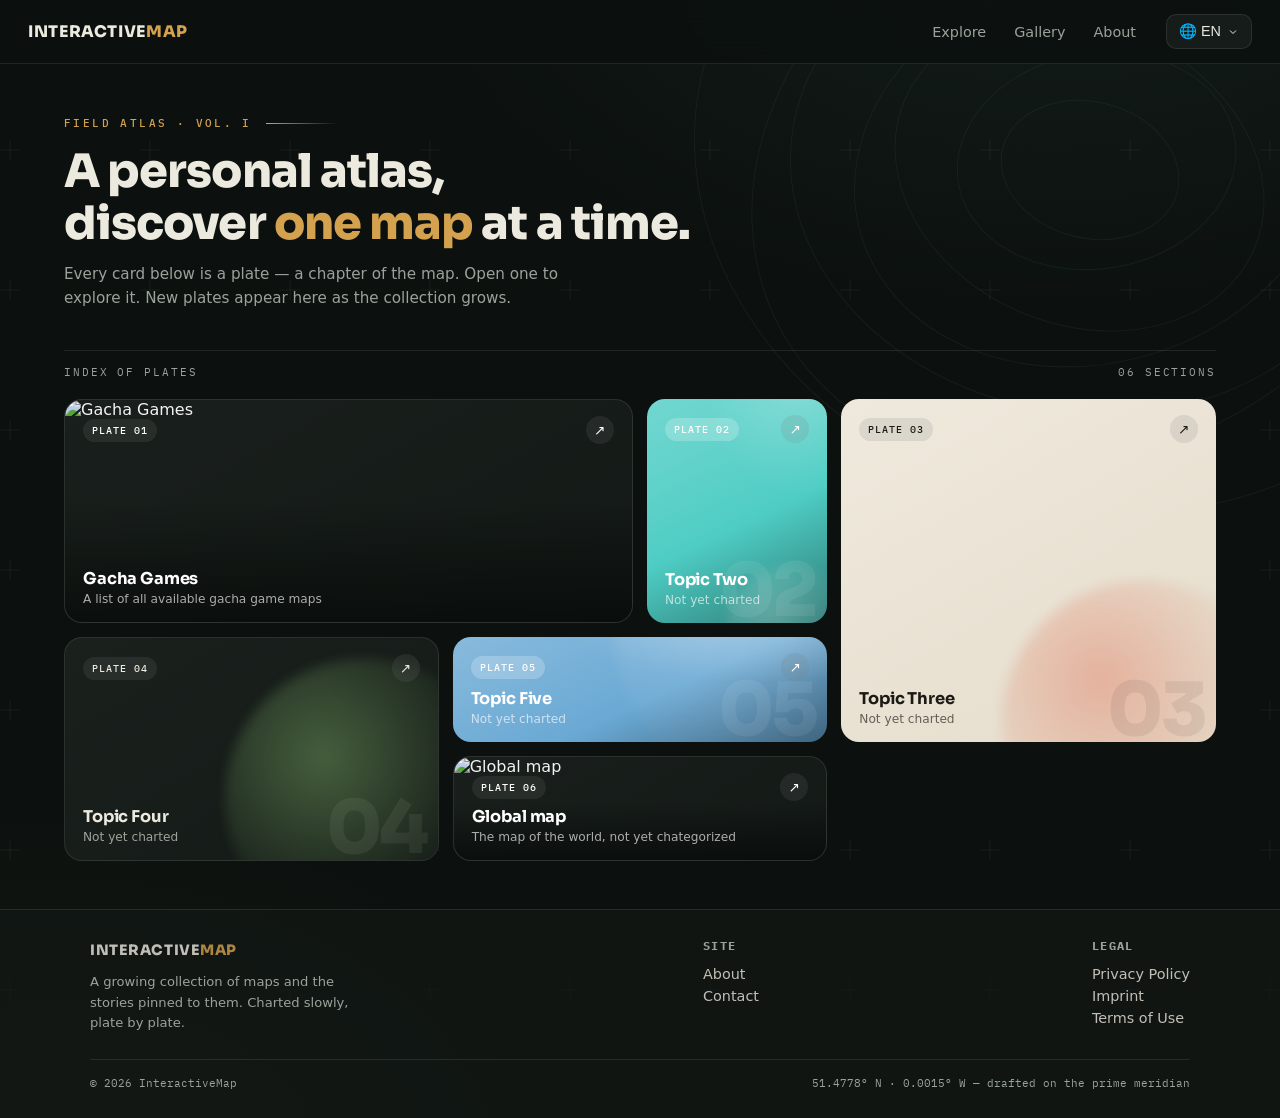
==== index.html @ b3ce83e5 "Add files via upload" ====
<!DOCTYPE html>
<html lang="en">
<head>
  <meta charset="UTF-8">
  <meta name="viewport" content="width=device-width, initial-scale=1.0">
  <meta name="description" content="InteractiveMap — a personal atlas. Each plate opens a chapter of the map.">
  <title>InteractiveMap — A Personal Atlas</title>
  <link rel="icon" href="data:image/svg+xml,<svg xmlns='http://www.w3.org/2000/svg' viewBox='0 0 100 100'><text y='.9em' font-size='90'>🧭</text></svg>">
  <link rel="preconnect" href="https://fonts.googleapis.com">
  <link rel="preconnect" href="https://fonts.gstatic.com" crossorigin>
  <link href="https://fonts.googleapis.com/css2?family=Sora:wght@500;700;800&family=IBM+Plex+Mono:wght@400;500&display=swap" rel="stylesheet">
  <link rel="stylesheet" href="css/style.css">
</head>
<body>

  <!-- ================= TOP BAR ================= -->
  <header class="topbar">
    <a class="brand" href="index.html">Interactive<span>Map</span></a>

    <!-- placeholder links — point the href="#" somewhere real later -->
    <nav class="navlinks">
      <a href="#">Explore</a>
      <a href="#">Gallery</a>
      <a href="#">About</a>
    </nav>

    <!-- language dropdown -->
    <div class="lang" id="langDropdown">
      <button type="button" aria-haspopup="true">
        🌐 EN
        <svg width="12" height="12" viewBox="0 0 24 24" fill="none" stroke="currentColor" stroke-width="2">
          <polyline points="6 9 12 15 18 9"></polyline>
        </svg>
      </button>
      <div class="menu">
        <a href="#">English</a>
        <a href="#" class="disabled">More soon…</a>
      </div>
    </div>
  </header>

  <main>
    <!-- ================= HERO ================= -->
    <section class="hero">
      <div class="kicker">Field Atlas · Vol. I</div>
      <h1>A personal atlas,<br>discover <em>one map</em> at a time.</h1>
      <p>Every card below is a plate — a chapter of the map. Open one to explore it.
         New plates appear here as the collection grows.</p>
    </section>

    <div class="board-head">
      <span>Index of plates</span>
      <span id="plateCount">— sections</span>
    </div>

    <!-- ================= WIDGET BOARD ================= -->
    <div class="board" id="board">
      <!-- widgets are generated from js/widgets.js -->
    </div>
  </main>

  <!-- ================= FOOTER ================= -->
  <footer>
    <div class="footgrid">
      <div class="col about">
        <a class="brand" href="index.html">Interactive<span>Map</span></a>
        <p>A growing collection of maps and the stories pinned to them.
           Charted slowly, plate by plate.</p>
      </div>
      <div class="col">
        <h4>Site</h4>
        <a href="#">About</a>
        <a href="#">Contact</a>
      </div>
      <div class="col">
        <h4>Legal</h4>
        <a href="#">Privacy Policy</a>
        <a href="#">Imprint</a>
        <a href="#">Terms of Use</a>
      </div>
      
    </div>
    <div class="copyright">
      <span>© 2026 InteractiveMap</span>
      <span>51.4778° N · 0.0015° W — drafted on the prime meridian</span>
    </div>
  </footer>

  <script src="js/widgets.js"></script>
  <script src="js/main.js"></script>
</body>
</html>
---- css/style.css ----
/* ============================================================
   INTERACTIVE MAP — "atlas at night"
   Dark expedition-chart theme: topographic contours, surveyor
   grid, brass instrument accents, paper cards.
   ============================================================ */

:root {
  --bg: #0c110f;
  --bg-2: #121815;
  --card-dark: #141a17;
  --card-dark-2: #1a211d;
  --card-light: #efe9dd;
  --card-light-2: #e5ddcc;
  --surface: rgba(236, 233, 223, 0.05);
  --surface-2: rgba(236, 233, 223, 0.1);
  --border: rgba(236, 233, 223, 0.1);
  --text: #ece9df;
  --text-dim: #9aa39b;
  --ink: #1c1a15;
  --ink-dim: #6d685c;
  --accent: #d4a24e;   /* brass */
  --accent-2: #e6bc74;
  --font-display: "Sora", "Segoe UI", system-ui, sans-serif;
  --font-body: "Segoe UI", system-ui, -apple-system, sans-serif;
  --font-mono: "IBM Plex Mono", "Consolas", monospace;
  /* strong custom easings — built-in CSS easings are too weak */
  --ease-out: cubic-bezier(0.23, 1, 0.32, 1);
  --ease-in-out: cubic-bezier(0.77, 0, 0.175, 1);
}

* { margin: 0; padding: 0; box-sizing: border-box; }

html, body { min-height: 100%; }

body {
  /* layered chart background: glow, contour lines, surveyor crosses */
  background:
    radial-gradient(1100px 700px at 82% -10%, rgba(111, 174, 148, 0.08), transparent 60%),
    radial-gradient(900px 600px at 5% 105%, rgba(212, 162, 78, 0.06), transparent 60%),
    url("data:image/svg+xml,<svg xmlns='http://www.w3.org/2000/svg' width='820' height='820' viewBox='0 0 820 820'><g fill='none' stroke='%236fae94' stroke-opacity='0.08'><ellipse cx='410' cy='410' rx='90' ry='68' transform='rotate(14 410 410)'/><ellipse cx='418' cy='402' rx='140' ry='108' transform='rotate(-9 410 410)'/><ellipse cx='402' cy='418' rx='190' ry='150' transform='rotate(23 410 410)'/><ellipse cx='414' cy='408' rx='242' ry='196' transform='rotate(-16 410 410)'/><ellipse cx='406' cy='414' rx='296' ry='240' transform='rotate(8 410 410)'/><ellipse cx='412' cy='406' rx='350' ry='288' transform='rotate(-27 410 410)'/><ellipse cx='408' cy='412' rx='398' ry='336' transform='rotate(17 410 410)'/></g></svg>") no-repeat right -220px top -240px,
    url("data:image/svg+xml,<svg xmlns='http://www.w3.org/2000/svg' width='140' height='140'><path d='M10 0v20M0 10h20' stroke='%23ece9df' stroke-opacity='0.05'/></svg>") repeat,
    var(--bg);
  color: var(--text);
  font-family: var(--font-body);
  display: flex;
  flex-direction: column;
  min-height: 100vh;
}

/* visible keyboard focus everywhere */
a:focus-visible, button:focus-visible, input:focus-visible, [tabindex]:focus-visible {
  outline: 2px solid var(--accent);
  outline-offset: 3px;
}

::selection { background: var(--accent); color: var(--bg); }

::-webkit-scrollbar { width: 10px; }
::-webkit-scrollbar-track { background: transparent; }
::-webkit-scrollbar-thumb {
  background: rgba(236, 233, 223, 0.14);
  border-radius: 5px;
  border: 2px solid var(--bg);
}
::-webkit-scrollbar-thumb:hover { background: rgba(236, 233, 223, 0.24); }

/* ---------------- Header / search bar ---------------- */

.topbar {
  position: sticky;
  top: 0;
  z-index: 100;
  display: flex;
  align-items: center;
  gap: 18px;
  padding: 14px 28px;
  background: rgba(12, 17, 15, 0.82);
  backdrop-filter: blur(14px);
  border-bottom: 1px solid var(--border);
}

.brand {
  font-family: var(--font-display);
  font-size: 1rem;
  font-weight: 800;
  letter-spacing: 0.04em;
  text-transform: uppercase;
  white-space: nowrap;
  text-decoration: none;
  color: var(--text);
}
.brand span { color: var(--accent); }

.navlinks { display: flex; align-items: center; gap: 4px; margin-left: auto; }
.navlinks a {
  color: var(--text-dim);
  text-decoration: none;
  font-size: 0.9rem;
  padding: 7px 12px;
  border-radius: 8px;
  transition: color 0.2s, background 0.2s;
}
.navlinks a:hover { color: var(--text); background: var(--surface-2); }

/* Language dropdown */
.lang { position: relative; }
.lang > button {
  display: flex;
  align-items: center;
  gap: 6px;
  background: var(--surface);
  border: 1px solid var(--border);
  color: var(--text);
  padding: 8px 12px;
  border-radius: 10px;
  cursor: pointer;
  font-size: 0.9rem;
  transition: background 0.15s ease, transform 160ms var(--ease-out);
}
.lang > button:hover { background: var(--surface-2); }
.lang > button:active { transform: scale(0.97); }
.lang .menu {
  position: absolute;
  right: 0;
  top: calc(100% + 6px);
  min-width: 140px;
  background: var(--bg-2);
  border: 1px solid var(--border);
  border-radius: 12px;
  padding: 6px;
  display: none;
  box-shadow: 0 12px 32px rgba(0, 0, 0, 0.5);
  /* popovers scale in from their trigger, not from center */
  transform-origin: top right;
}
.lang.open .menu { display: block; animation: menu-in 150ms var(--ease-out); }
@keyframes menu-in {
  from { opacity: 0; transform: scale(0.95); }
}
.lang .menu a {
  display: block;
  padding: 8px 10px;
  border-radius: 8px;
  color: var(--text);
  text-decoration: none;
  font-size: 0.9rem;
}
.lang .menu a:hover { background: var(--surface-2); }
.lang .menu a.disabled { color: var(--text-dim); cursor: default; }

/* ---------------- Hero ---------------- */

main { flex: 1; }

.hero {
  max-width: 1200px;
  margin: 52px auto 0;
  padding: 0 24px;
}
.kicker {
  display: flex;
  align-items: center;
  gap: 14px;
  font-family: var(--font-mono);
  font-size: 0.68rem;
  font-weight: 500;
  letter-spacing: 0.22em;
  text-transform: uppercase;
  color: var(--accent);
  animation: fade-up 0.5s var(--ease-out) backwards;
}
.kicker::after {
  content: "";
  height: 1px;
  width: 72px;
  background: linear-gradient(90deg, var(--accent), transparent);
}
.hero h1 {
  margin-top: 16px;
  max-width: 720px;
  font-family: var(--font-display);
  font-size: clamp(1.9rem, 3.6vw, 2.9rem);
  font-weight: 800;
  letter-spacing: -0.02em;
  line-height: 1.12;
  animation: fade-up 0.5s var(--ease-out) 0.06s backwards;
}
.hero h1 em { font-style: normal; color: var(--accent); }
.hero > p {
  margin-top: 14px;
  max-width: 540px;
  color: var(--text-dim);
  font-size: 0.95rem;
  line-height: 1.55;
  animation: fade-up 0.5s var(--ease-out) 0.12s backwards;
}
@keyframes fade-up {
  from { opacity: 0; transform: translateY(12px); }
}

/* hairline rule + index row above the grid */
.board-head {
  width: min(1152px, calc(100% - 48px));
  margin: 40px auto 0;
  padding-top: 14px;
  border-top: 1px solid var(--border);
  display: flex;
  justify-content: space-between;
  align-items: center;
  gap: 16px;
  font-family: var(--font-mono);
  font-size: 0.66rem;
  letter-spacing: 0.18em;
  text-transform: uppercase;
  color: var(--text-dim);
}

/* ---------------- Bento board ---------------- */

.board {
  max-width: 1200px;
  margin: 20px auto 48px;
  padding: 0 24px;
  display: grid;
  grid-template-columns: repeat(6, 1fr);
  grid-auto-rows: 105px;
  grid-auto-flow: dense;
  gap: 14px;
}

/* ---------------- Cards ---------------- */

.widget {
  position: relative;
  overflow: hidden;
  border-radius: 18px;
  text-decoration: none;
  display: flex;
  flex-direction: column;
  justify-content: space-between;
  padding: 16px 18px;
  min-height: 0;
  /* orchestrated entrance (overridden by looping animations below) */
  animation: card-in 0.4s var(--ease-out) backwards;
}
.widget:nth-child(1) { animation-delay: 0.04s; }
.widget:nth-child(2) { animation-delay: 0.08s; }
.widget:nth-child(3) { animation-delay: 0.12s; }
.widget:nth-child(4) { animation-delay: 0.16s; }
.widget:nth-child(5) { animation-delay: 0.2s; }
.widget:nth-child(6) { animation-delay: 0.24s; }
.widget:nth-child(7) { animation-delay: 0.28s; }
.widget:nth-child(8) { animation-delay: 0.32s; }

@keyframes card-in {
  from { opacity: 0; transform: translateY(16px) scale(0.98); }
}

/* variants */
.widget.v-dark {
  background: linear-gradient(150deg, var(--card-dark-2), var(--card-dark));
  color: var(--text);
  border: 1px solid var(--border);
}
.widget.v-light {
  background: linear-gradient(150deg, var(--card-light), var(--card-light-2));
  color: var(--ink);
}
.widget.v-accent {
  /* gradient built from the widget's own accent color (--wa) */
  background:
    radial-gradient(120% 120% at 85% -10%, rgba(255, 255, 255, 0.3) -20%, transparent 45%),
    linear-gradient(155deg,
      color-mix(in srgb, var(--wa, var(--accent)) 80%, white 20%),
      var(--wa, var(--accent)) 55%,
      color-mix(in srgb, var(--wa, var(--accent)) 60%, black 40%));
  color: #fff;
}

/* decorative blob for cards without media */
.w-blob {
  position: absolute;
  right: -18%;
  bottom: -35%;
  width: 75%;
  aspect-ratio: 1;
  border-radius: 50%;
  background: radial-gradient(circle at 35% 35%, var(--wa, var(--accent)), transparent 65%);
  opacity: 0.45;
  filter: blur(6px);
  pointer-events: none;
}
.widget.v-accent .w-blob {
  background: radial-gradient(circle at 35% 35%, rgba(255, 255, 255, 0.7), transparent 65%);
  opacity: 0.3;
}

/* full-bleed media (image / video) */
.w-media {
  position: absolute;
  inset: 0;
  z-index: 0;
}
.w-media img, .w-media video {
  width: 100%;
  height: 100%;
  object-fit: cover;
  display: block;
}
.w-media::after {
  content: "";
  position: absolute;
  inset: 0;
  background: linear-gradient(to top, rgba(6, 9, 8, 0.75), rgba(6, 9, 8, 0.05) 55%);
}
.widget.has-media { color: #fff; }

/* card top row: plate tag + arrow */
.w-top {
  position: relative;
  z-index: 1;
  display: flex;
  align-items: center;
  justify-content: space-between;
  gap: 8px;
}
.chip {
  font-family: var(--font-mono);
  font-size: 0.62rem;
  font-weight: 500;
  letter-spacing: 0.1em;
  text-transform: uppercase;
  padding: 5px 9px;
  border-radius: 999px;
  background: rgba(127, 127, 127, 0.16);
  backdrop-filter: blur(4px);
}
.widget.v-accent .chip { background: rgba(255, 255, 255, 0.22); }
.arrow {
  width: 28px;
  height: 28px;
  flex: none;
  display: flex;
  align-items: center;
  justify-content: center;
  border-radius: 50%;
  font-size: 0.85rem;
  background: rgba(127, 127, 127, 0.16);
  backdrop-filter: blur(4px);
  transition: transform 200ms var(--ease-out), background 200ms ease;
}
.widget:hover .arrow {
  transform: rotate(45deg);
  background: var(--wa, var(--accent));
  color: #fff;
}
.widget.v-accent:hover .arrow { background: #fff; color: var(--wa, var(--accent)); }

/* card bottom: title + subtitle */
.w-bottom { position: relative; z-index: 1; }
.w-bottom h3 {
  font-family: var(--font-display);
  font-size: 1.02rem;
  font-weight: 700;
  letter-spacing: -0.01em;
}
.w-bottom p {
  font-size: 0.76rem;
  margin-top: 3px;
  opacity: 0.65;
}

/* ghost plate number in the background of no-media cards */
.w-num {
  position: absolute;
  z-index: 0;
  right: 12px;
  bottom: -14px;
  font-family: var(--font-display);
  font-size: 4.6rem;
  font-weight: 800;
  letter-spacing: -0.05em;
  opacity: 0.07;
  pointer-events: none;
  user-select: none;
}

/* ---------------- Widget animations (chosen on animations.html) ---------------- */

.anim-lift { transition: transform 200ms var(--ease-out), box-shadow 200ms var(--ease-out); }
.anim-lift:hover {
  transform: translateY(-6px) scale(1.015);
  box-shadow: 0 18px 40px rgba(0, 0, 0, 0.5);
  z-index: 5;
}

.anim-glow { transition: box-shadow 200ms ease; }
.anim-glow:hover { box-shadow: 0 0 30px -4px var(--wa, var(--accent)); z-index: 5; }

.anim-tilt { transition: transform 250ms var(--ease-out); }
.anim-tilt:hover {
  transform: perspective(700px) rotateX(4deg) rotateY(-5deg) scale(1.02);
  z-index: 5;
}

.anim-shine::after {
  content: "";
  position: absolute;
  top: 0; left: -80%;
  width: 50%; height: 100%;
  background: linear-gradient(105deg, transparent, rgba(255, 255, 255, 0.2), transparent);
  transform: skewX(-20deg);
  transition: left 0.6s ease;
  z-index: 3;
  pointer-events: none;
}
.anim-shine:hover::after { left: 130%; }

@keyframes floaty {
  0%, 100% { transform: translateY(0); }
  50% { transform: translateY(-7px); }
}
.anim-float { animation: floaty 5s ease-in-out infinite; }
.anim-float:nth-child(2n) { animation-delay: -1.6s; }
.anim-float:nth-child(3n) { animation-delay: -3.2s; }

@keyframes pulse-border {
  0%, 100% { box-shadow: 0 0 0 0 rgba(212, 162, 78, 0.4); }
  70% { box-shadow: 0 0 0 12px rgba(212, 162, 78, 0); }
}
.anim-pulse { animation: pulse-border 2.6s ease-out infinite; }

.anim-zoom .w-media img,
.anim-zoom .w-media video,
.anim-zoom .w-blob { transition: transform 350ms var(--ease-out); }
.anim-zoom:hover .w-media img,
.anim-zoom:hover .w-media video { transform: scale(1.1); }
.anim-zoom:hover .w-blob { transform: scale(1.35); }

.anim-blur { transition: filter 250ms ease; filter: grayscale(0.65) brightness(0.85); }
.anim-blur:hover { filter: grayscale(0) brightness(1); }

/* press feedback — the card confirms it heard the click.
   Defined after the anim-* classes so it wins while pressed. */
.widget:active { transform: scale(0.98); transition: transform 120ms var(--ease-out); }

/* ---------------- Footer ---------------- */

footer {
  margin-top: auto;
  border-top: 1px solid var(--border);
  background: rgba(18, 24, 21, 0.7);
  padding: 28px;
}
.footgrid {
  max-width: 1100px;
  margin: 0 auto;
  display: flex;
  flex-wrap: wrap;
  gap: 28px;
  justify-content: space-between;
  align-items: flex-start;
}
.footgrid .col h4 {
  font-family: var(--font-mono);
  font-size: 0.72rem;
  text-transform: uppercase;
  letter-spacing: 0.12em;
  color: var(--text-dim);
  margin-bottom: 10px;
}
.footgrid .col a {
  display: block;
  color: var(--text);
  opacity: 0.8;
  text-decoration: none;
  font-size: 0.9rem;
  padding: 3px 0;
}
.footgrid .col a:hover { opacity: 1; color: var(--accent); }
.footgrid .col.about {
  max-width: 280px;
}
.footgrid .col.about p {
  margin-top: 10px;
  font-size: 0.82rem;
  line-height: 1.55;
  color: var(--text-dim);
}
.copyright {
  max-width: 1100px;
  margin: 26px auto 0;
  padding-top: 16px;
  border-top: 1px solid var(--border);
  display: flex;
  flex-wrap: wrap;
  justify-content: space-between;
  gap: 8px;
  font-family: var(--font-mono);
  font-size: 0.7rem;
  color: var(--text-dim);
}

/* ---------------- Reduced motion ---------------- */

@media (prefers-reduced-motion: reduce) {
  *, *::before, *::after {
    animation-duration: 0.01ms !important;
    animation-iteration-count: 1 !important;
    transition-duration: 0.01ms !important;
  }
}

/* ---------------- Small screens ---------------- */

@media (max-width: 820px) {
  .board { grid-template-columns: repeat(2, 1fr); }
  .board .widget { grid-column: span 2 !important; grid-row: span 2 !important; }
  .navlinks { display: none; }
  .lang { margin-left: auto; }
}
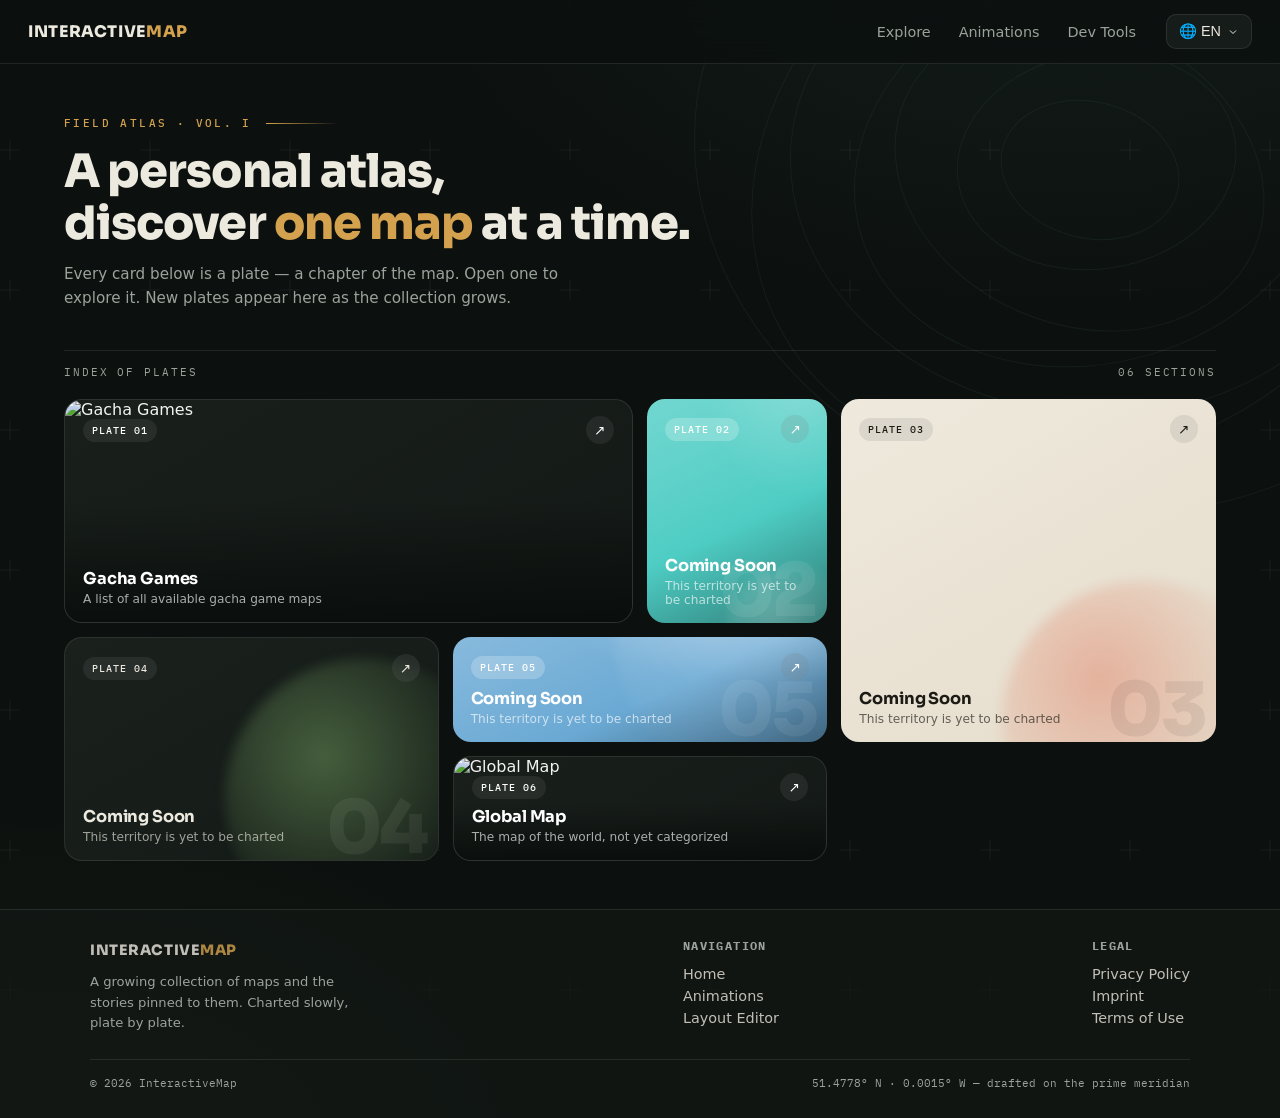
==== commit 4c320275: "### Rework website with professional design and bug fixes **Title:** Complete website overhaul with " ====
--- a/index.html
+++ b/index.html
@@ -4,6 +4,7 @@
   <meta charset="UTF-8">
   <meta name="viewport" content="width=device-width, initial-scale=1.0">
   <meta name="description" content="InteractiveMap — a personal atlas. Each plate opens a chapter of the map.">
+  <meta name="theme-color" content="#0c110f">
   <title>InteractiveMap — A Personal Atlas</title>
   <link rel="icon" href="data:image/svg+xml,<svg xmlns='http://www.w3.org/2000/svg' viewBox='0 0 100 100'><text y='.9em' font-size='90'>🧭</text></svg>">
   <link rel="preconnect" href="https://fonts.googleapis.com">
@@ -17,16 +18,15 @@
   <header class="topbar">
     <a class="brand" href="index.html">Interactive<span>Map</span></a>
 
-    <!-- placeholder links — point the href="#" somewhere real later -->
     <nav class="navlinks">
-      <a href="#">Explore</a>
-      <a href="#">Gallery</a>
-      <a href="#">About</a>
+      <a href="#explore">Explore</a>
+      <a href="animations.html">Animations</a>
+      <a href="dev.html">Dev Tools</a>
     </nav>
 
     <!-- language dropdown -->
     <div class="lang" id="langDropdown">
-      <button type="button" aria-haspopup="true">
+      <button type="button" aria-haspopup="true" aria-label="Select language">
         🌐 EN
         <svg width="12" height="12" viewBox="0 0 24 24" fill="none" stroke="currentColor" stroke-width="2">
           <polyline points="6 9 12 15 18 9"></polyline>
@@ -34,7 +34,7 @@
       </button>
       <div class="menu">
         <a href="#">English</a>
-        <a href="#" class="disabled">More soon…</a>
+        <a href="#" class="disabled">More languages soon…</a>
       </div>
     </div>
   </header>
@@ -68,9 +68,10 @@
            Charted slowly, plate by plate.</p>
       </div>
       <div class="col">
-        <h4>Site</h4>
-        <a href="#">About</a>
-        <a href="#">Contact</a>
+        <h4>Navigation</h4>
+        <a href="index.html">Home</a>
+        <a href="animations.html">Animations</a>
+        <a href="dev.html">Layout Editor</a>
       </div>
       <div class="col">
         <h4>Legal</h4>
--- a/css/style.css
+++ b/css/style.css
@@ -30,6 +30,8 @@
 
 * { margin: 0; padding: 0; box-sizing: border-box; }
 
+html { scroll-behavior: smooth; }
+
 html, body { min-height: 100%; }
 
 body {
@@ -519,3 +521,19 @@
   .navlinks { display: none; }
   .lang { margin-left: auto; }
 }
+
+/* ---------------- Tablet screens ---------------- */
+
+@media (min-width: 821px) and (max-width: 1100px) {
+  .board { grid-template-columns: repeat(4, 1fr); }
+  .board .widget { grid-column: span 2 !important; }
+}
+
+/* ---------------- Large screens ---------------- */
+
+@media (min-width: 1400px) {
+  .hero { max-width: 1400px; }
+  .board { max-width: 1400px; }
+  .footgrid { max-width: 1300px; }
+  .copyright { max-width: 1300px; }
+}
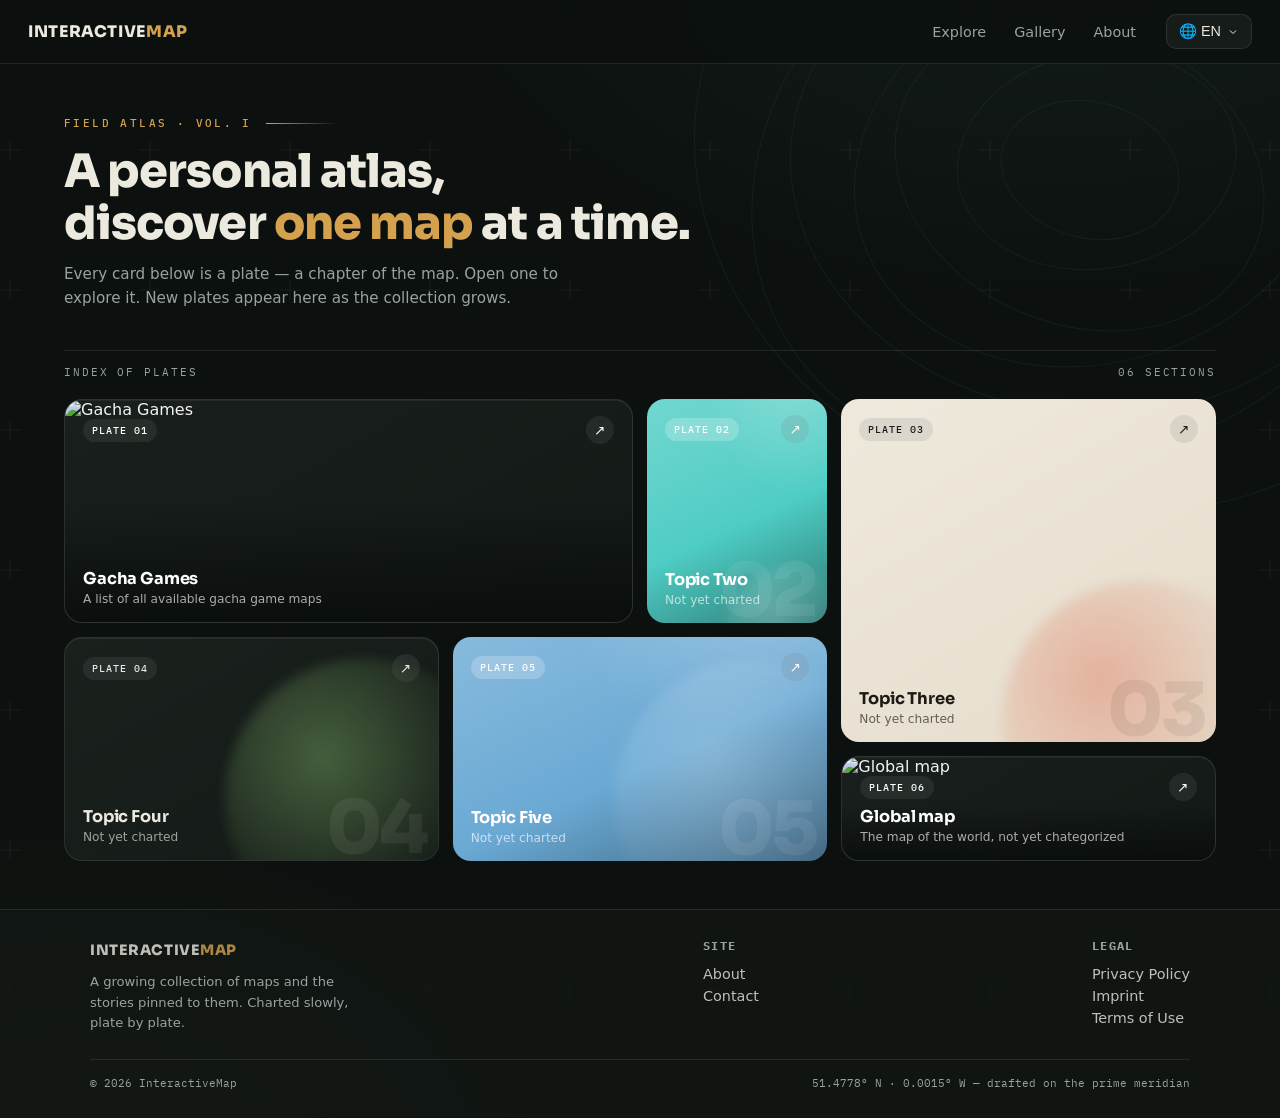
==== commit 7b147f9c: "Add files via upload" ====
--- a/index.html
+++ b/index.html
@@ -3,8 +3,8 @@
 <head>
   <meta charset="UTF-8">
   <meta name="viewport" content="width=device-width, initial-scale=1.0">
+  <meta name="theme-color" content="#0c110f">
   <meta name="description" content="InteractiveMap — a personal atlas. Each plate opens a chapter of the map.">
-  <meta name="theme-color" content="#0c110f">
   <title>InteractiveMap — A Personal Atlas</title>
   <link rel="icon" href="data:image/svg+xml,<svg xmlns='http://www.w3.org/2000/svg' viewBox='0 0 100 100'><text y='.9em' font-size='90'>🧭</text></svg>">
   <link rel="preconnect" href="https://fonts.googleapis.com">
@@ -18,15 +18,16 @@
   <header class="topbar">
     <a class="brand" href="index.html">Interactive<span>Map</span></a>
 
+    <!-- placeholder links — point the href="#" somewhere real later -->
     <nav class="navlinks">
-      <a href="#explore">Explore</a>
-      <a href="animations.html">Animations</a>
-      <a href="dev.html">Dev Tools</a>
+      <a href="#">Explore</a>
+      <a href="#">Gallery</a>
+      <a href="#">About</a>
     </nav>
 
     <!-- language dropdown -->
     <div class="lang" id="langDropdown">
-      <button type="button" aria-haspopup="true" aria-label="Select language">
+      <button type="button" aria-haspopup="true" aria-expanded="false">
         🌐 EN
         <svg width="12" height="12" viewBox="0 0 24 24" fill="none" stroke="currentColor" stroke-width="2">
           <polyline points="6 9 12 15 18 9"></polyline>
@@ -34,7 +35,7 @@
       </button>
       <div class="menu">
         <a href="#">English</a>
-        <a href="#" class="disabled">More languages soon…</a>
+        <a href="#" class="disabled">More soon…</a>
       </div>
     </div>
   </header>
@@ -68,10 +69,9 @@
            Charted slowly, plate by plate.</p>
       </div>
       <div class="col">
-        <h4>Navigation</h4>
-        <a href="index.html">Home</a>
-        <a href="animations.html">Animations</a>
-        <a href="dev.html">Layout Editor</a>
+        <h4>Site</h4>
+        <a href="#">About</a>
+        <a href="#">Contact</a>
       </div>
       <div class="col">
         <h4>Legal</h4>
--- a/css/style.css
+++ b/css/style.css
@@ -30,8 +30,6 @@
 
 * { margin: 0; padding: 0; box-sizing: border-box; }
 
-html { scroll-behavior: smooth; }
-
 html, body { min-height: 100%; }
 
 body {
@@ -263,6 +261,8 @@
   background: linear-gradient(150deg, var(--card-dark-2), var(--card-dark));
   color: var(--text);
   border: 1px solid var(--border);
+  /* hairline top highlight, like light catching a glass edge */
+  box-shadow: inset 0 1px 0 rgba(236, 233, 223, 0.06);
 }
 .widget.v-light {
   background: linear-gradient(150deg, var(--card-light), var(--card-light-2));
@@ -392,7 +392,8 @@
 .anim-lift { transition: transform 200ms var(--ease-out), box-shadow 200ms var(--ease-out); }
 .anim-lift:hover {
   transform: translateY(-6px) scale(1.015);
-  box-shadow: 0 18px 40px rgba(0, 0, 0, 0.5);
+  /* keep the hairline highlight while lifted */
+  box-shadow: inset 0 1px 0 rgba(236, 233, 223, 0.06), 0 18px 40px rgba(0, 0, 0, 0.5);
   z-index: 5;
 }
 
@@ -422,15 +423,15 @@
   0%, 100% { transform: translateY(0); }
   50% { transform: translateY(-7px); }
 }
-.anim-float { animation: floaty 5s ease-in-out infinite; }
-.anim-float:nth-child(2n) { animation-delay: -1.6s; }
-.anim-float:nth-child(3n) { animation-delay: -3.2s; }
+/* combined with card-in so these cards still take part in the
+   page-load entrance instead of popping in abruptly */
+.anim-float { animation: card-in 0.4s var(--ease-out) backwards, floaty 5s ease-in-out infinite; }
 
 @keyframes pulse-border {
   0%, 100% { box-shadow: 0 0 0 0 rgba(212, 162, 78, 0.4); }
   70% { box-shadow: 0 0 0 12px rgba(212, 162, 78, 0); }
 }
-.anim-pulse { animation: pulse-border 2.6s ease-out infinite; }
+.anim-pulse { animation: card-in 0.4s var(--ease-out) backwards, pulse-border 2.6s ease-out infinite; }
 
 .anim-zoom .w-media img,
 .anim-zoom .w-media video,
@@ -521,19 +522,3 @@
   .navlinks { display: none; }
   .lang { margin-left: auto; }
 }
-
-/* ---------------- Tablet screens ---------------- */
-
-@media (min-width: 821px) and (max-width: 1100px) {
-  .board { grid-template-columns: repeat(4, 1fr); }
-  .board .widget { grid-column: span 2 !important; }
-}
-
-/* ---------------- Large screens ---------------- */
-
-@media (min-width: 1400px) {
-  .hero { max-width: 1400px; }
-  .board { max-width: 1400px; }
-  .footgrid { max-width: 1300px; }
-  .copyright { max-width: 1300px; }
-}
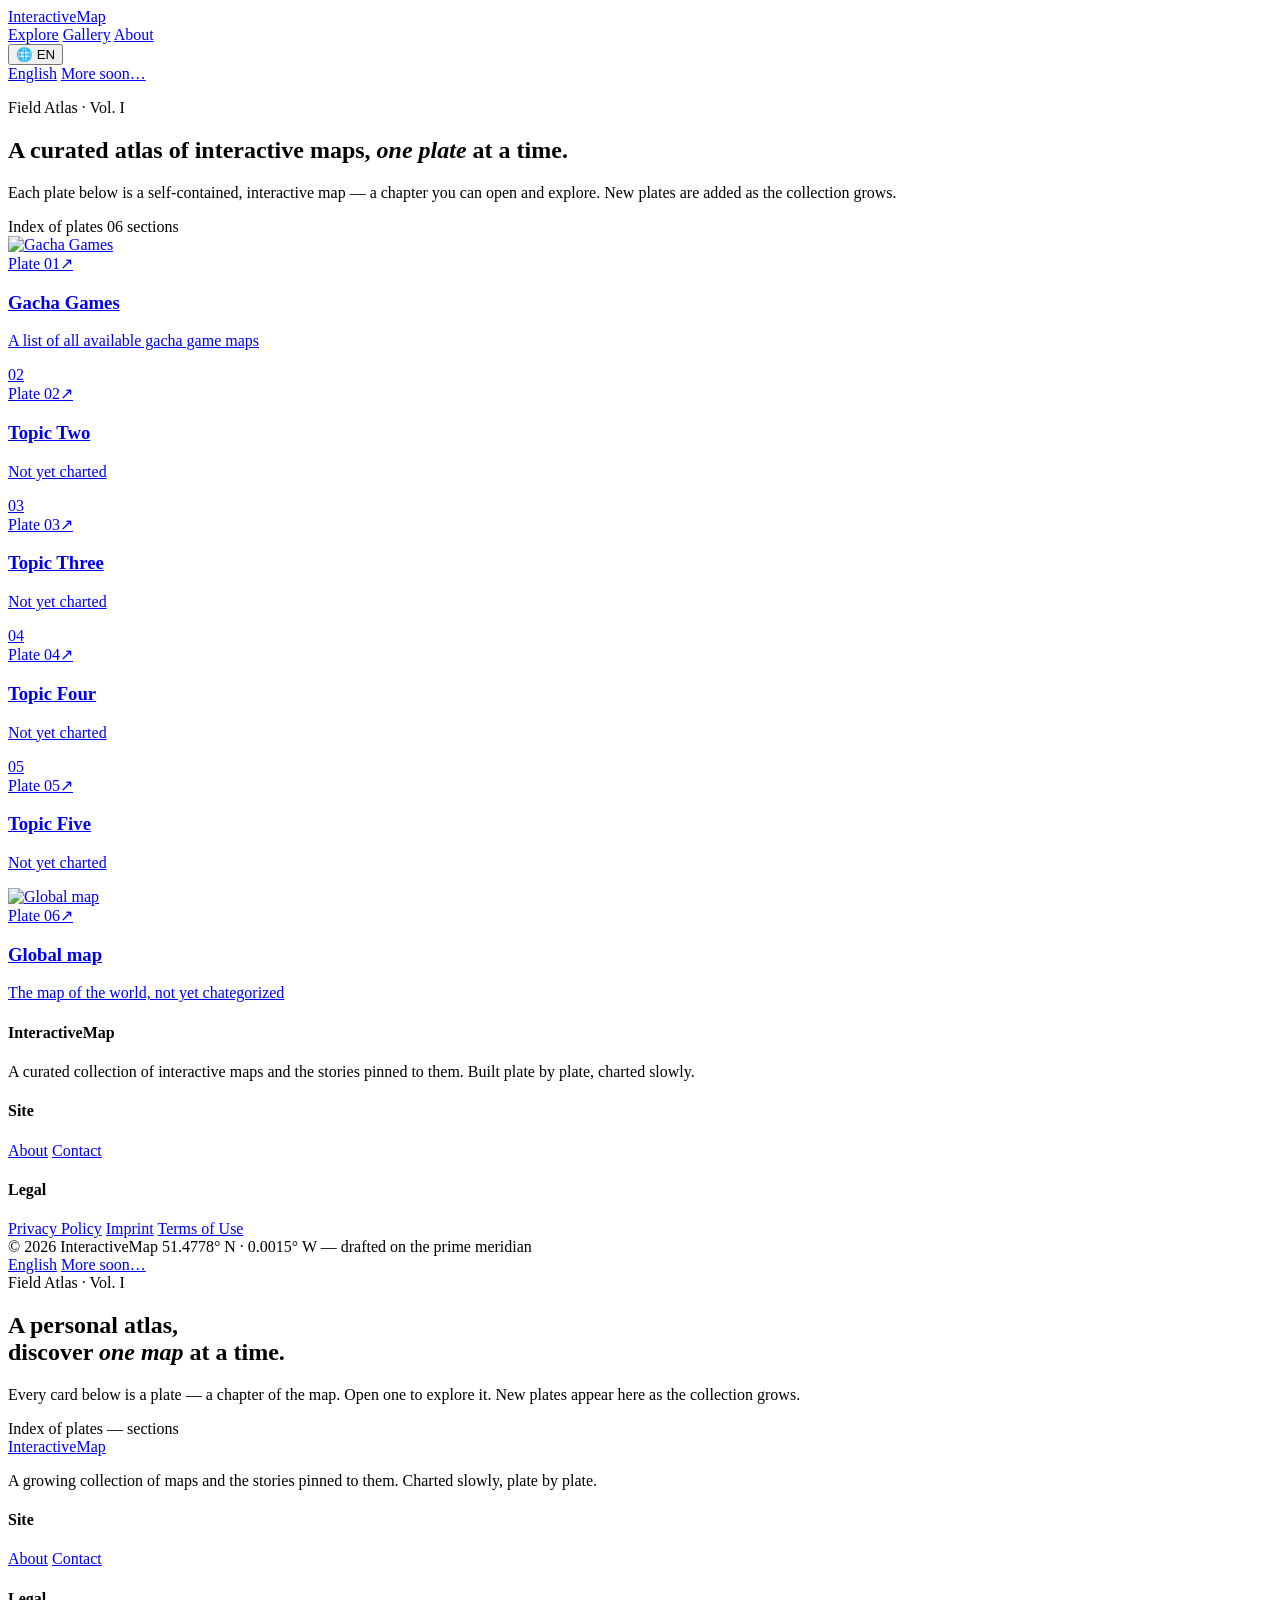
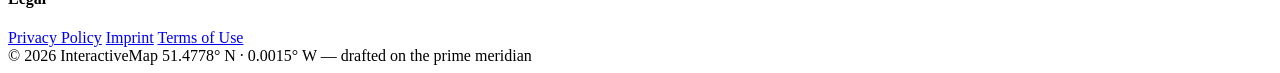
==== commit 5119bc0b: "Update index.html" ====
--- a/index.html
+++ b/index.html
@@ -1,40 +1,110 @@
-<!DOCTYPE html>
+<!doctype html>
 <html lang="en">
 <head>
-  <meta charset="UTF-8">
-  <meta name="viewport" content="width=device-width, initial-scale=1.0">
-  <meta name="theme-color" content="#0c110f">
-  <meta name="description" content="InteractiveMap — a personal atlas. Each plate opens a chapter of the map.">
-  <title>InteractiveMap — A Personal Atlas</title>
-  <link rel="icon" href="data:image/svg+xml,<svg xmlns='http://www.w3.org/2000/svg' viewBox='0 0 100 100'><text y='.9em' font-size='90'>🧭</text></svg>">
-  <link rel="preconnect" href="https://fonts.googleapis.com">
-  <link rel="preconnect" href="https://fonts.gstatic.com" crossorigin>
-  <link href="https://fonts.googleapis.com/css2?family=Sora:wght@500;700;800&family=IBM+Plex+Mono:wght@400;500&display=swap" rel="stylesheet">
-  <link rel="stylesheet" href="css/style.css">
+  <meta charset="utf-8" />
+  <meta name="viewport" content="width=device-width, initial-scale=1" />
+  <title>InteractiveMap — A Curated Collection of Interactive Maps</title>
+  <meta name="description" content="InteractiveMap is a growing atlas of interactive maps. Browse themed plates — each one a self-contained map you can open and explore." />
+  <meta name="theme-color" content="#0c110f" />
+
+  <!-- Fonts -->
+  <link rel="preconnect" href="https://fonts.googleapis.com" />
+  <link rel="preconnect" href="https://fonts.gstatic.com" crossorigin />
+  <link
+    href="https://fonts.googleapis.com/css2?family=IBM+Plex+Mono:wght@400;500&family=Sora:wght@400;600;700;800&display=swap"
+    rel="stylesheet"
+  />
+
+  <!-- Styles -->
+  <link rel="stylesheet" href="style.css" />
 </head>
+
 <body>
 
-  <!-- ================= TOP BAR ================= -->
+  <!-- ===== Top bar ===== -->
   <header class="topbar">
-    <a class="brand" href="index.html">Interactive<span>Map</span></a>
+    <a href="/" class="brand">Interactive<span>Map</span></a>
 
-    <!-- placeholder links — point the href="#" somewhere real later -->
     <nav class="navlinks">
-      <a href="#">Explore</a>
-      <a href="#">Gallery</a>
-      <a href="#">About</a>
+      <a href="/">Explore</a>
+      <a href="/gallery.html">Gallery</a>
+      <a href="/about.html">About</a>
     </nav>
 
-    <!-- language dropdown -->
     <div class="lang" id="langDropdown">
       <button type="button" aria-haspopup="true" aria-expanded="false">
         🌐 EN
-        <svg width="12" height="12" viewBox="0 0 24 24" fill="none" stroke="currentColor" stroke-width="2">
-          <polyline points="6 9 12 15 18 9"></polyline>
-        </svg>
       </button>
-      <div class="menu">
-        <a href="#">English</a>
+      <div class="menu" role="menu">
+        <a href="/" role="menuitem">English</a>
+        <a href="#" role="menuitem" class="disabled" aria-disabled="true">More soon…</a>
+      </div>
+    </div>
+  </header>
+
+  <!-- ===== Main content ===== -->
+  <main>
+
+    <!-- Hero -->
+    <section class="hero">
+      <p class="kicker">Field Atlas · Vol. I</p>
+      <h1>A curated atlas of interactive maps, <em>one plate</em> at a time.</h1>
+      <p>
+        Each plate below is a self-contained, interactive map — a chapter you can open and explore.
+        New plates are added as the collection grows.
+      </p>
+    </section>
+
+    <!-- Board header -->
+    <div class="board-head">
+      <span>Index of plates</span>
+      <span id="plateCount">—</span>
+    </div>
+
+    <!-- Bento grid (populated by JS from widgets.js) -->
+    <div class="board" id="board"></div>
+
+  </main>
+
+  <!-- ===== Footer ===== -->
+  <footer>
+    <div class="footgrid">
+
+      <div class="col about">
+        <h4>InteractiveMap</h4>
+        <p>
+          A curated collection of interactive maps and the stories pinned to them.
+          Built plate by plate, charted slowly.
+        </p>
+      </div>
+
+      <div class="col">
+        <h4>Site</h4>
+        <a href="/about.html">About</a>
+        <a href="/contact.html">Contact</a>
+      </div>
+
+      <div class="col">
+        <h4>Legal</h4>
+        <a href="/privacy.html">Privacy Policy</a>
+        <a href="/imprint.html">Imprint</a>
+        <a href="/terms.html">Terms of Use</a>
+      </div>
+
+    </div>
+
+    <div class="copyright">
+      <span>© 2026 InteractiveMap</span>
+      <span>51.4778° N · 0.0015° W — drafted on the prime meridian</span>
+    </div>
+  </footer>
+
+  <!-- Scripts -->
+  <script src="widgets.js"></script>
+  <script src="main.js"></script>
+
+</body>
+</html>        <a href="#">English</a>
         <a href="#" class="disabled">More soon…</a>
       </div>
     </div>
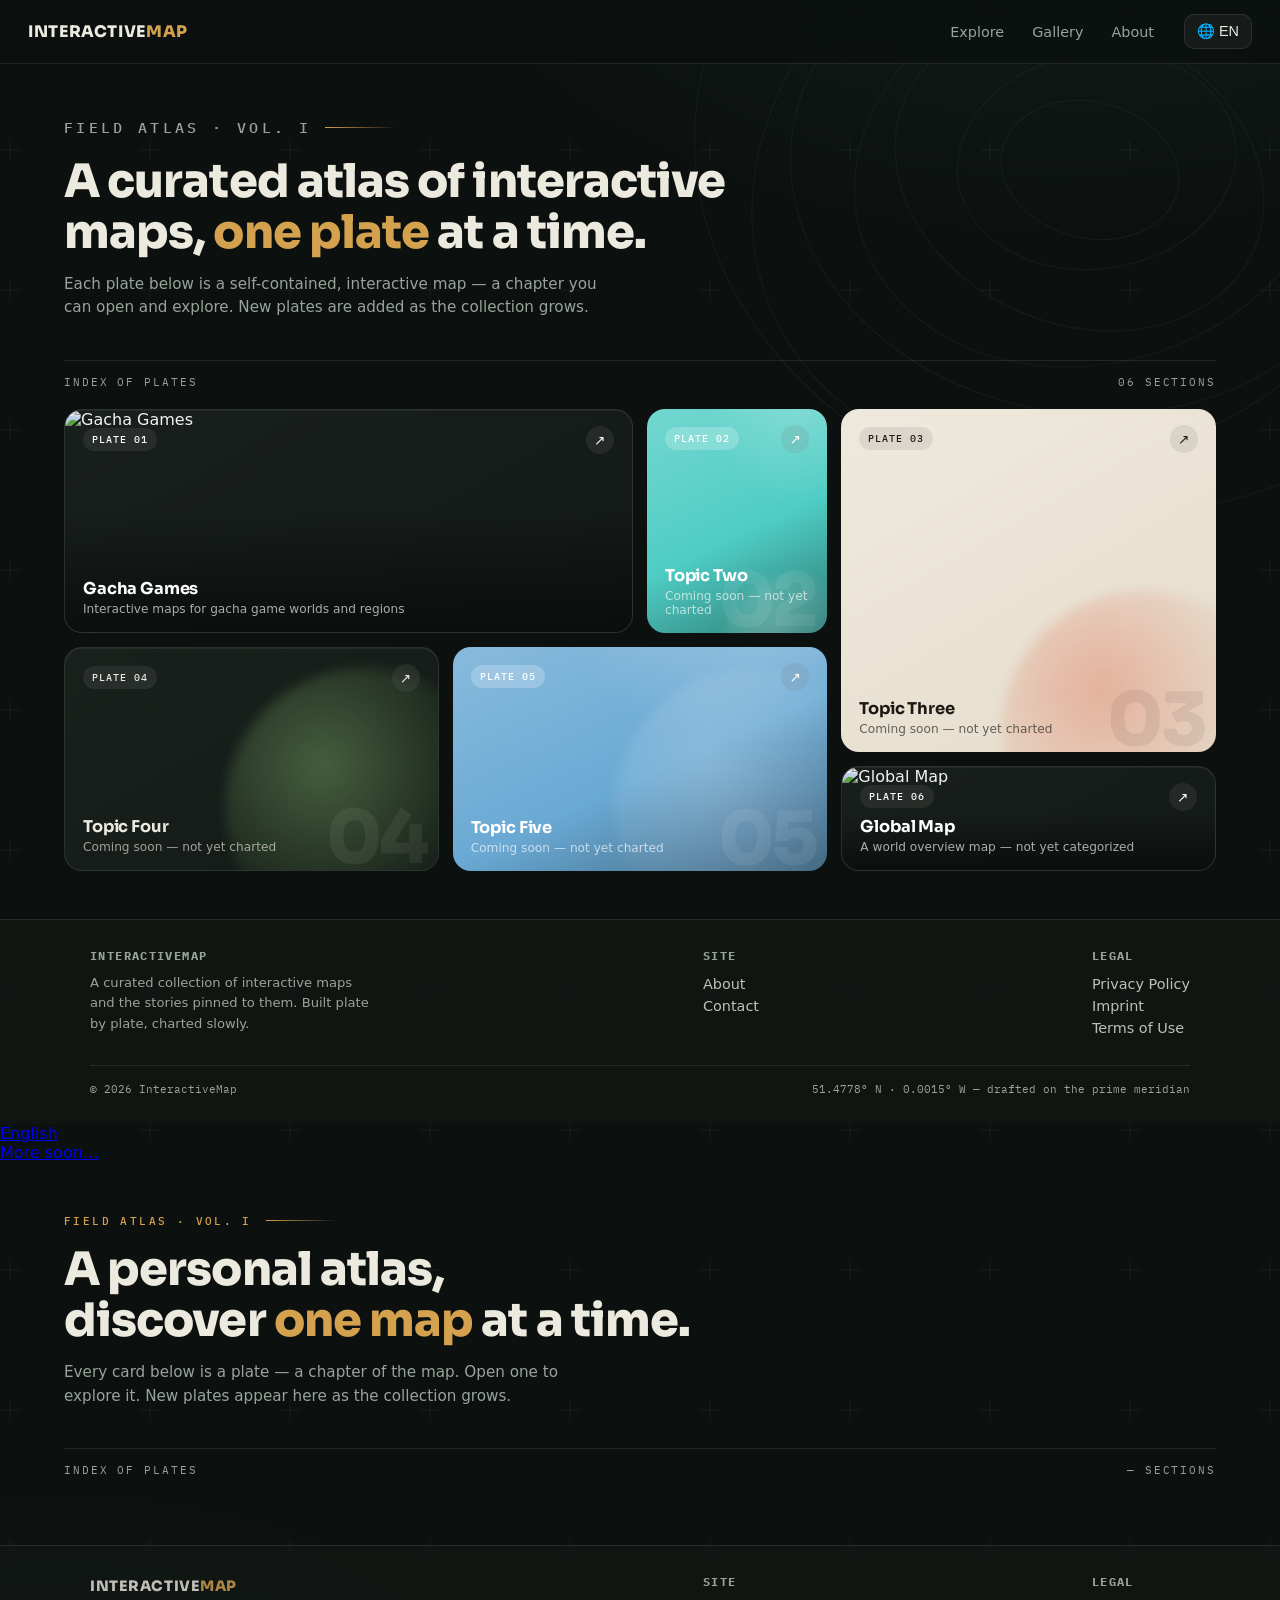
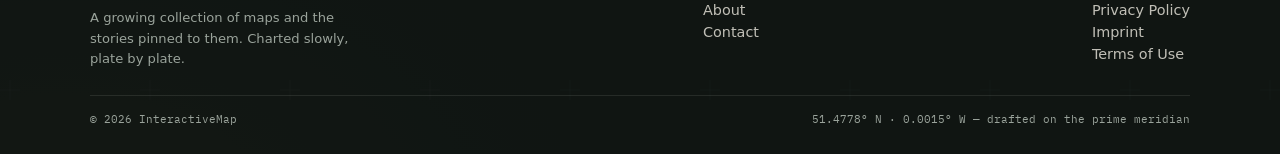
==== commit 483d3d0c: "Update stylesheet link path in index.html" ====
--- a/index.html
+++ b/index.html
@@ -16,7 +16,7 @@
   />
 
   <!-- Styles -->
-  <link rel="stylesheet" href="style.css" />
+  <link rel="stylesheet" href="css/style.css" />
 </head>
 
 <body>
--- a/css/style.css
+++ b/css/style.css
@@ -0,0 +1,524 @@
+/* ============================================================
+   INTERACTIVE MAP — "atlas at night"
+   Dark expedition-chart theme: topographic contours, surveyor
+   grid, brass instrument accents, paper cards.
+   ============================================================ */
+
+:root {
+  --bg: #0c110f;
+  --bg-2: #121815;
+  --card-dark: #141a17;
+  --card-dark-2: #1a211d;
+  --card-light: #efe9dd;
+  --card-light-2: #e5ddcc;
+  --surface: rgba(236, 233, 223, 0.05);
+  --surface-2: rgba(236, 233, 223, 0.1);
+  --border: rgba(236, 233, 223, 0.1);
+  --text: #ece9df;
+  --text-dim: #9aa39b;
+  --ink: #1c1a15;
+  --ink-dim: #6d685c;
+  --accent: #d4a24e;   /* brass */
+  --accent-2: #e6bc74;
+  --font-display: "Sora", "Segoe UI", system-ui, sans-serif;
+  --font-body: "Segoe UI", system-ui, -apple-system, sans-serif;
+  --font-mono: "IBM Plex Mono", "Consolas", monospace;
+  /* strong custom easings — built-in CSS easings are too weak */
+  --ease-out: cubic-bezier(0.23, 1, 0.32, 1);
+  --ease-in-out: cubic-bezier(0.77, 0, 0.175, 1);
+}
+
+* { margin: 0; padding: 0; box-sizing: border-box; }
+
+html, body { min-height: 100%; }
+
+body {
+  /* layered chart background: glow, contour lines, surveyor crosses */
+  background:
+    radial-gradient(1100px 700px at 82% -10%, rgba(111, 174, 148, 0.08), transparent 60%),
+    radial-gradient(900px 600px at 5% 105%, rgba(212, 162, 78, 0.06), transparent 60%),
+    url("data:image/svg+xml,<svg xmlns='http://www.w3.org/2000/svg' width='820' height='820' viewBox='0 0 820 820'><g fill='none' stroke='%236fae94' stroke-opacity='0.08'><ellipse cx='410' cy='410' rx='90' ry='68' transform='rotate(14 410 410)'/><ellipse cx='418' cy='402' rx='140' ry='108' transform='rotate(-9 410 410)'/><ellipse cx='402' cy='418' rx='190' ry='150' transform='rotate(23 410 410)'/><ellipse cx='414' cy='408' rx='242' ry='196' transform='rotate(-16 410 410)'/><ellipse cx='406' cy='414' rx='296' ry='240' transform='rotate(8 410 410)'/><ellipse cx='412' cy='406' rx='350' ry='288' transform='rotate(-27 410 410)'/><ellipse cx='408' cy='412' rx='398' ry='336' transform='rotate(17 410 410)'/></g></svg>") no-repeat right -220px top -240px,
+    url("data:image/svg+xml,<svg xmlns='http://www.w3.org/2000/svg' width='140' height='140'><path d='M10 0v20M0 10h20' stroke='%23ece9df' stroke-opacity='0.05'/></svg>") repeat,
+    var(--bg);
+  color: var(--text);
+  font-family: var(--font-body);
+  display: flex;
+  flex-direction: column;
+  min-height: 100vh;
+}
+
+/* visible keyboard focus everywhere */
+a:focus-visible, button:focus-visible, input:focus-visible, [tabindex]:focus-visible {
+  outline: 2px solid var(--accent);
+  outline-offset: 3px;
+}
+
+::selection { background: var(--accent); color: var(--bg); }
+
+::-webkit-scrollbar { width: 10px; }
+::-webkit-scrollbar-track { background: transparent; }
+::-webkit-scrollbar-thumb {
+  background: rgba(236, 233, 223, 0.14);
+  border-radius: 5px;
+  border: 2px solid var(--bg);
+}
+::-webkit-scrollbar-thumb:hover { background: rgba(236, 233, 223, 0.24); }
+
+/* ---------------- Header / search bar ---------------- */
+
+.topbar {
+  position: sticky;
+  top: 0;
+  z-index: 100;
+  display: flex;
+  align-items: center;
+  gap: 18px;
+  padding: 14px 28px;
+  background: rgba(12, 17, 15, 0.82);
+  backdrop-filter: blur(14px);
+  border-bottom: 1px solid var(--border);
+}
+
+.brand {
+  font-family: var(--font-display);
+  font-size: 1rem;
+  font-weight: 800;
+  letter-spacing: 0.04em;
+  text-transform: uppercase;
+  white-space: nowrap;
+  text-decoration: none;
+  color: var(--text);
+}
+.brand span { color: var(--accent); }
+
+.navlinks { display: flex; align-items: center; gap: 4px; margin-left: auto; }
+.navlinks a {
+  color: var(--text-dim);
+  text-decoration: none;
+  font-size: 0.9rem;
+  padding: 7px 12px;
+  border-radius: 8px;
+  transition: color 0.2s, background 0.2s;
+}
+.navlinks a:hover { color: var(--text); background: var(--surface-2); }
+
+/* Language dropdown */
+.lang { position: relative; }
+.lang > button {
+  display: flex;
+  align-items: center;
+  gap: 6px;
+  background: var(--surface);
+  border: 1px solid var(--border);
+  color: var(--text);
+  padding: 8px 12px;
+  border-radius: 10px;
+  cursor: pointer;
+  font-size: 0.9rem;
+  transition: background 0.15s ease, transform 160ms var(--ease-out);
+}
+.lang > button:hover { background: var(--surface-2); }
+.lang > button:active { transform: scale(0.97); }
+.lang .menu {
+  position: absolute;
+  right: 0;
+  top: calc(100% + 6px);
+  min-width: 140px;
+  background: var(--bg-2);
+  border: 1px solid var(--border);
+  border-radius: 12px;
+  padding: 6px;
+  display: none;
+  box-shadow: 0 12px 32px rgba(0, 0, 0, 0.5);
+  /* popovers scale in from their trigger, not from center */
+  transform-origin: top right;
+}
+.lang.open .menu { display: block; animation: menu-in 150ms var(--ease-out); }
+@keyframes menu-in {
+  from { opacity: 0; transform: scale(0.95); }
+}
+.lang .menu a {
+  display: block;
+  padding: 8px 10px;
+  border-radius: 8px;
+  color: var(--text);
+  text-decoration: none;
+  font-size: 0.9rem;
+}
+.lang .menu a:hover { background: var(--surface-2); }
+.lang .menu a.disabled { color: var(--text-dim); cursor: default; }
+
+/* ---------------- Hero ---------------- */
+
+main { flex: 1; }
+
+.hero {
+  max-width: 1200px;
+  margin: 52px auto 0;
+  padding: 0 24px;
+}
+.kicker {
+  display: flex;
+  align-items: center;
+  gap: 14px;
+  font-family: var(--font-mono);
+  font-size: 0.68rem;
+  font-weight: 500;
+  letter-spacing: 0.22em;
+  text-transform: uppercase;
+  color: var(--accent);
+  animation: fade-up 0.5s var(--ease-out) backwards;
+}
+.kicker::after {
+  content: "";
+  height: 1px;
+  width: 72px;
+  background: linear-gradient(90deg, var(--accent), transparent);
+}
+.hero h1 {
+  margin-top: 16px;
+  max-width: 720px;
+  font-family: var(--font-display);
+  font-size: clamp(1.9rem, 3.6vw, 2.9rem);
+  font-weight: 800;
+  letter-spacing: -0.02em;
+  line-height: 1.12;
+  animation: fade-up 0.5s var(--ease-out) 0.06s backwards;
+}
+.hero h1 em { font-style: normal; color: var(--accent); }
+.hero > p {
+  margin-top: 14px;
+  max-width: 540px;
+  color: var(--text-dim);
+  font-size: 0.95rem;
+  line-height: 1.55;
+  animation: fade-up 0.5s var(--ease-out) 0.12s backwards;
+}
+@keyframes fade-up {
+  from { opacity: 0; transform: translateY(12px); }
+}
+
+/* hairline rule + index row above the grid */
+.board-head {
+  width: min(1152px, calc(100% - 48px));
+  margin: 40px auto 0;
+  padding-top: 14px;
+  border-top: 1px solid var(--border);
+  display: flex;
+  justify-content: space-between;
+  align-items: center;
+  gap: 16px;
+  font-family: var(--font-mono);
+  font-size: 0.66rem;
+  letter-spacing: 0.18em;
+  text-transform: uppercase;
+  color: var(--text-dim);
+}
+
+/* ---------------- Bento board ---------------- */
+
+.board {
+  max-width: 1200px;
+  margin: 20px auto 48px;
+  padding: 0 24px;
+  display: grid;
+  grid-template-columns: repeat(6, 1fr);
+  grid-auto-rows: 105px;
+  grid-auto-flow: dense;
+  gap: 14px;
+}
+
+/* ---------------- Cards ---------------- */
+
+.widget {
+  position: relative;
+  overflow: hidden;
+  border-radius: 18px;
+  text-decoration: none;
+  display: flex;
+  flex-direction: column;
+  justify-content: space-between;
+  padding: 16px 18px;
+  min-height: 0;
+  /* orchestrated entrance (overridden by looping animations below) */
+  animation: card-in 0.4s var(--ease-out) backwards;
+}
+.widget:nth-child(1) { animation-delay: 0.04s; }
+.widget:nth-child(2) { animation-delay: 0.08s; }
+.widget:nth-child(3) { animation-delay: 0.12s; }
+.widget:nth-child(4) { animation-delay: 0.16s; }
+.widget:nth-child(5) { animation-delay: 0.2s; }
+.widget:nth-child(6) { animation-delay: 0.24s; }
+.widget:nth-child(7) { animation-delay: 0.28s; }
+.widget:nth-child(8) { animation-delay: 0.32s; }
+
+@keyframes card-in {
+  from { opacity: 0; transform: translateY(16px) scale(0.98); }
+}
+
+/* variants */
+.widget.v-dark {
+  background: linear-gradient(150deg, var(--card-dark-2), var(--card-dark));
+  color: var(--text);
+  border: 1px solid var(--border);
+  /* hairline top highlight, like light catching a glass edge */
+  box-shadow: inset 0 1px 0 rgba(236, 233, 223, 0.06);
+}
+.widget.v-light {
+  background: linear-gradient(150deg, var(--card-light), var(--card-light-2));
+  color: var(--ink);
+}
+.widget.v-accent {
+  /* gradient built from the widget's own accent color (--wa) */
+  background:
+    radial-gradient(120% 120% at 85% -10%, rgba(255, 255, 255, 0.3) -20%, transparent 45%),
+    linear-gradient(155deg,
+      color-mix(in srgb, var(--wa, var(--accent)) 80%, white 20%),
+      var(--wa, var(--accent)) 55%,
+      color-mix(in srgb, var(--wa, var(--accent)) 60%, black 40%));
+  color: #fff;
+}
+
+/* decorative blob for cards without media */
+.w-blob {
+  position: absolute;
+  right: -18%;
+  bottom: -35%;
+  width: 75%;
+  aspect-ratio: 1;
+  border-radius: 50%;
+  background: radial-gradient(circle at 35% 35%, var(--wa, var(--accent)), transparent 65%);
+  opacity: 0.45;
+  filter: blur(6px);
+  pointer-events: none;
+}
+.widget.v-accent .w-blob {
+  background: radial-gradient(circle at 35% 35%, rgba(255, 255, 255, 0.7), transparent 65%);
+  opacity: 0.3;
+}
+
+/* full-bleed media (image / video) */
+.w-media {
+  position: absolute;
+  inset: 0;
+  z-index: 0;
+}
+.w-media img, .w-media video {
+  width: 100%;
+  height: 100%;
+  object-fit: cover;
+  display: block;
+}
+.w-media::after {
+  content: "";
+  position: absolute;
+  inset: 0;
+  background: linear-gradient(to top, rgba(6, 9, 8, 0.75), rgba(6, 9, 8, 0.05) 55%);
+}
+.widget.has-media { color: #fff; }
+
+/* card top row: plate tag + arrow */
+.w-top {
+  position: relative;
+  z-index: 1;
+  display: flex;
+  align-items: center;
+  justify-content: space-between;
+  gap: 8px;
+}
+.chip {
+  font-family: var(--font-mono);
+  font-size: 0.62rem;
+  font-weight: 500;
+  letter-spacing: 0.1em;
+  text-transform: uppercase;
+  padding: 5px 9px;
+  border-radius: 999px;
+  background: rgba(127, 127, 127, 0.16);
+  backdrop-filter: blur(4px);
+}
+.widget.v-accent .chip { background: rgba(255, 255, 255, 0.22); }
+.arrow {
+  width: 28px;
+  height: 28px;
+  flex: none;
+  display: flex;
+  align-items: center;
+  justify-content: center;
+  border-radius: 50%;
+  font-size: 0.85rem;
+  background: rgba(127, 127, 127, 0.16);
+  backdrop-filter: blur(4px);
+  transition: transform 200ms var(--ease-out), background 200ms ease;
+}
+.widget:hover .arrow {
+  transform: rotate(45deg);
+  background: var(--wa, var(--accent));
+  color: #fff;
+}
+.widget.v-accent:hover .arrow { background: #fff; color: var(--wa, var(--accent)); }
+
+/* card bottom: title + subtitle */
+.w-bottom { position: relative; z-index: 1; }
+.w-bottom h3 {
+  font-family: var(--font-display);
+  font-size: 1.02rem;
+  font-weight: 700;
+  letter-spacing: -0.01em;
+}
+.w-bottom p {
+  font-size: 0.76rem;
+  margin-top: 3px;
+  opacity: 0.65;
+}
+
+/* ghost plate number in the background of no-media cards */
+.w-num {
+  position: absolute;
+  z-index: 0;
+  right: 12px;
+  bottom: -14px;
+  font-family: var(--font-display);
+  font-size: 4.6rem;
+  font-weight: 800;
+  letter-spacing: -0.05em;
+  opacity: 0.07;
+  pointer-events: none;
+  user-select: none;
+}
+
+/* ---------------- Widget animations (chosen on animations.html) ---------------- */
+
+.anim-lift { transition: transform 200ms var(--ease-out), box-shadow 200ms var(--ease-out); }
+.anim-lift:hover {
+  transform: translateY(-6px) scale(1.015);
+  /* keep the hairline highlight while lifted */
+  box-shadow: inset 0 1px 0 rgba(236, 233, 223, 0.06), 0 18px 40px rgba(0, 0, 0, 0.5);
+  z-index: 5;
+}
+
+.anim-glow { transition: box-shadow 200ms ease; }
+.anim-glow:hover { box-shadow: 0 0 30px -4px var(--wa, var(--accent)); z-index: 5; }
+
+.anim-tilt { transition: transform 250ms var(--ease-out); }
+.anim-tilt:hover {
+  transform: perspective(700px) rotateX(4deg) rotateY(-5deg) scale(1.02);
+  z-index: 5;
+}
+
+.anim-shine::after {
+  content: "";
+  position: absolute;
+  top: 0; left: -80%;
+  width: 50%; height: 100%;
+  background: linear-gradient(105deg, transparent, rgba(255, 255, 255, 0.2), transparent);
+  transform: skewX(-20deg);
+  transition: left 0.6s ease;
+  z-index: 3;
+  pointer-events: none;
+}
+.anim-shine:hover::after { left: 130%; }
+
+@keyframes floaty {
+  0%, 100% { transform: translateY(0); }
+  50% { transform: translateY(-7px); }
+}
+/* combined with card-in so these cards still take part in the
+   page-load entrance instead of popping in abruptly */
+.anim-float { animation: card-in 0.4s var(--ease-out) backwards, floaty 5s ease-in-out infinite; }
+
+@keyframes pulse-border {
+  0%, 100% { box-shadow: 0 0 0 0 rgba(212, 162, 78, 0.4); }
+  70% { box-shadow: 0 0 0 12px rgba(212, 162, 78, 0); }
+}
+.anim-pulse { animation: card-in 0.4s var(--ease-out) backwards, pulse-border 2.6s ease-out infinite; }
+
+.anim-zoom .w-media img,
+.anim-zoom .w-media video,
+.anim-zoom .w-blob { transition: transform 350ms var(--ease-out); }
+.anim-zoom:hover .w-media img,
+.anim-zoom:hover .w-media video { transform: scale(1.1); }
+.anim-zoom:hover .w-blob { transform: scale(1.35); }
+
+.anim-blur { transition: filter 250ms ease; filter: grayscale(0.65) brightness(0.85); }
+.anim-blur:hover { filter: grayscale(0) brightness(1); }
+
+/* press feedback — the card confirms it heard the click.
+   Defined after the anim-* classes so it wins while pressed. */
+.widget:active { transform: scale(0.98); transition: transform 120ms var(--ease-out); }
+
+/* ---------------- Footer ---------------- */
+
+footer {
+  margin-top: auto;
+  border-top: 1px solid var(--border);
+  background: rgba(18, 24, 21, 0.7);
+  padding: 28px;
+}
+.footgrid {
+  max-width: 1100px;
+  margin: 0 auto;
+  display: flex;
+  flex-wrap: wrap;
+  gap: 28px;
+  justify-content: space-between;
+  align-items: flex-start;
+}
+.footgrid .col h4 {
+  font-family: var(--font-mono);
+  font-size: 0.72rem;
+  text-transform: uppercase;
+  letter-spacing: 0.12em;
+  color: var(--text-dim);
+  margin-bottom: 10px;
+}
+.footgrid .col a {
+  display: block;
+  color: var(--text);
+  opacity: 0.8;
+  text-decoration: none;
+  font-size: 0.9rem;
+  padding: 3px 0;
+}
+.footgrid .col a:hover { opacity: 1; color: var(--accent); }
+.footgrid .col.about {
+  max-width: 280px;
+}
+.footgrid .col.about p {
+  margin-top: 10px;
+  font-size: 0.82rem;
+  line-height: 1.55;
+  color: var(--text-dim);
+}
+.copyright {
+  max-width: 1100px;
+  margin: 26px auto 0;
+  padding-top: 16px;
+  border-top: 1px solid var(--border);
+  display: flex;
+  flex-wrap: wrap;
+  justify-content: space-between;
+  gap: 8px;
+  font-family: var(--font-mono);
+  font-size: 0.7rem;
+  color: var(--text-dim);
+}
+
+/* ---------------- Reduced motion ---------------- */
+
+@media (prefers-reduced-motion: reduce) {
+  *, *::before, *::after {
+    animation-duration: 0.01ms !important;
+    animation-iteration-count: 1 !important;
+    transition-duration: 0.01ms !important;
+  }
+}
+
+/* ---------------- Small screens ---------------- */
+
+@media (max-width: 820px) {
+  .board { grid-template-columns: repeat(2, 1fr); }
+  .board .widget { grid-column: span 2 !important; grid-row: span 2 !important; }
+  .navlinks { display: none; }
+  .lang { margin-left: auto; }
+}
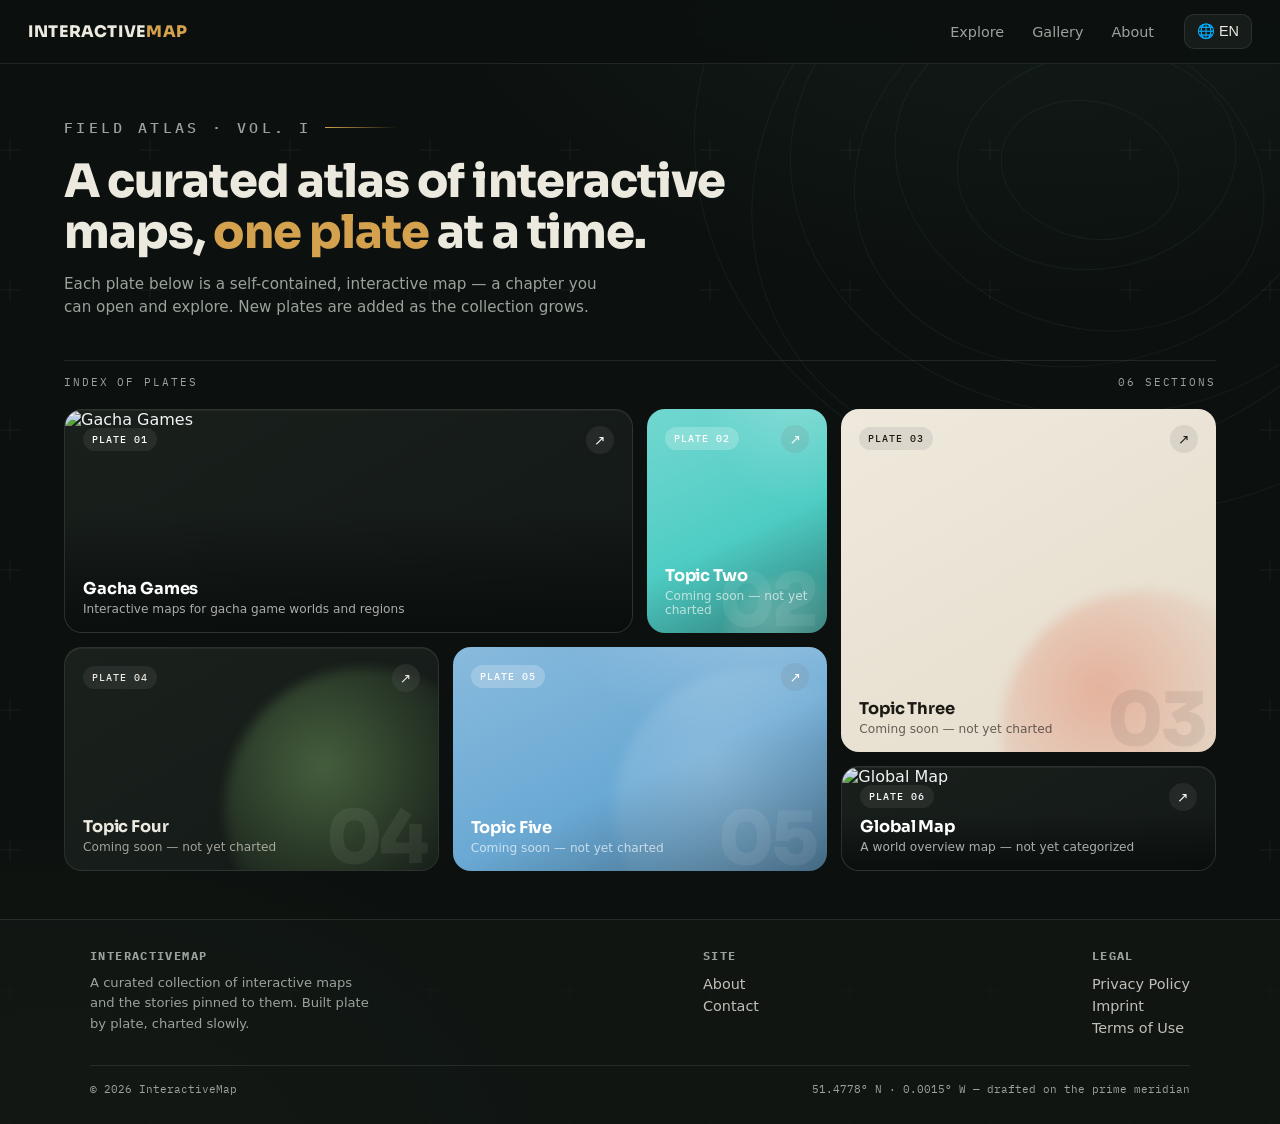
==== commit 0750ae2f: "Update index.html" ====
--- a/index.html
+++ b/index.html
@@ -100,64 +100,10 @@
   </footer>
 
   <!-- Scripts -->
-  <script src="widgets.js"></script>
-  <script src="main.js"></script>
+  <script src="js/widgets.js"></script>
+  <script src="js/main.js"></script>
 
 </body>
-</html>        <a href="#">English</a>
-        <a href="#" class="disabled">More soon…</a>
-      </div>
-    </div>
-  </header>
+</html>
+  
 
-  <main>
-    <!-- ================= HERO ================= -->
-    <section class="hero">
-      <div class="kicker">Field Atlas · Vol. I</div>
-      <h1>A personal atlas,<br>discover <em>one map</em> at a time.</h1>
-      <p>Every card below is a plate — a chapter of the map. Open one to explore it.
-         New plates appear here as the collection grows.</p>
-    </section>
-
-    <div class="board-head">
-      <span>Index of plates</span>
-      <span id="plateCount">— sections</span>
-    </div>
-
-    <!-- ================= WIDGET BOARD ================= -->
-    <div class="board" id="board">
-      <!-- widgets are generated from js/widgets.js -->
-    </div>
-  </main>
-
-  <!-- ================= FOOTER ================= -->
-  <footer>
-    <div class="footgrid">
-      <div class="col about">
-        <a class="brand" href="index.html">Interactive<span>Map</span></a>
-        <p>A growing collection of maps and the stories pinned to them.
-           Charted slowly, plate by plate.</p>
-      </div>
-      <div class="col">
-        <h4>Site</h4>
-        <a href="#">About</a>
-        <a href="#">Contact</a>
-      </div>
-      <div class="col">
-        <h4>Legal</h4>
-        <a href="#">Privacy Policy</a>
-        <a href="#">Imprint</a>
-        <a href="#">Terms of Use</a>
-      </div>
-      
-    </div>
-    <div class="copyright">
-      <span>© 2026 InteractiveMap</span>
-      <span>51.4778° N · 0.0015° W — drafted on the prime meridian</span>
-    </div>
-  </footer>
-
-  <script src="js/widgets.js"></script>
-  <script src="js/main.js"></script>
-</body>
-</html>
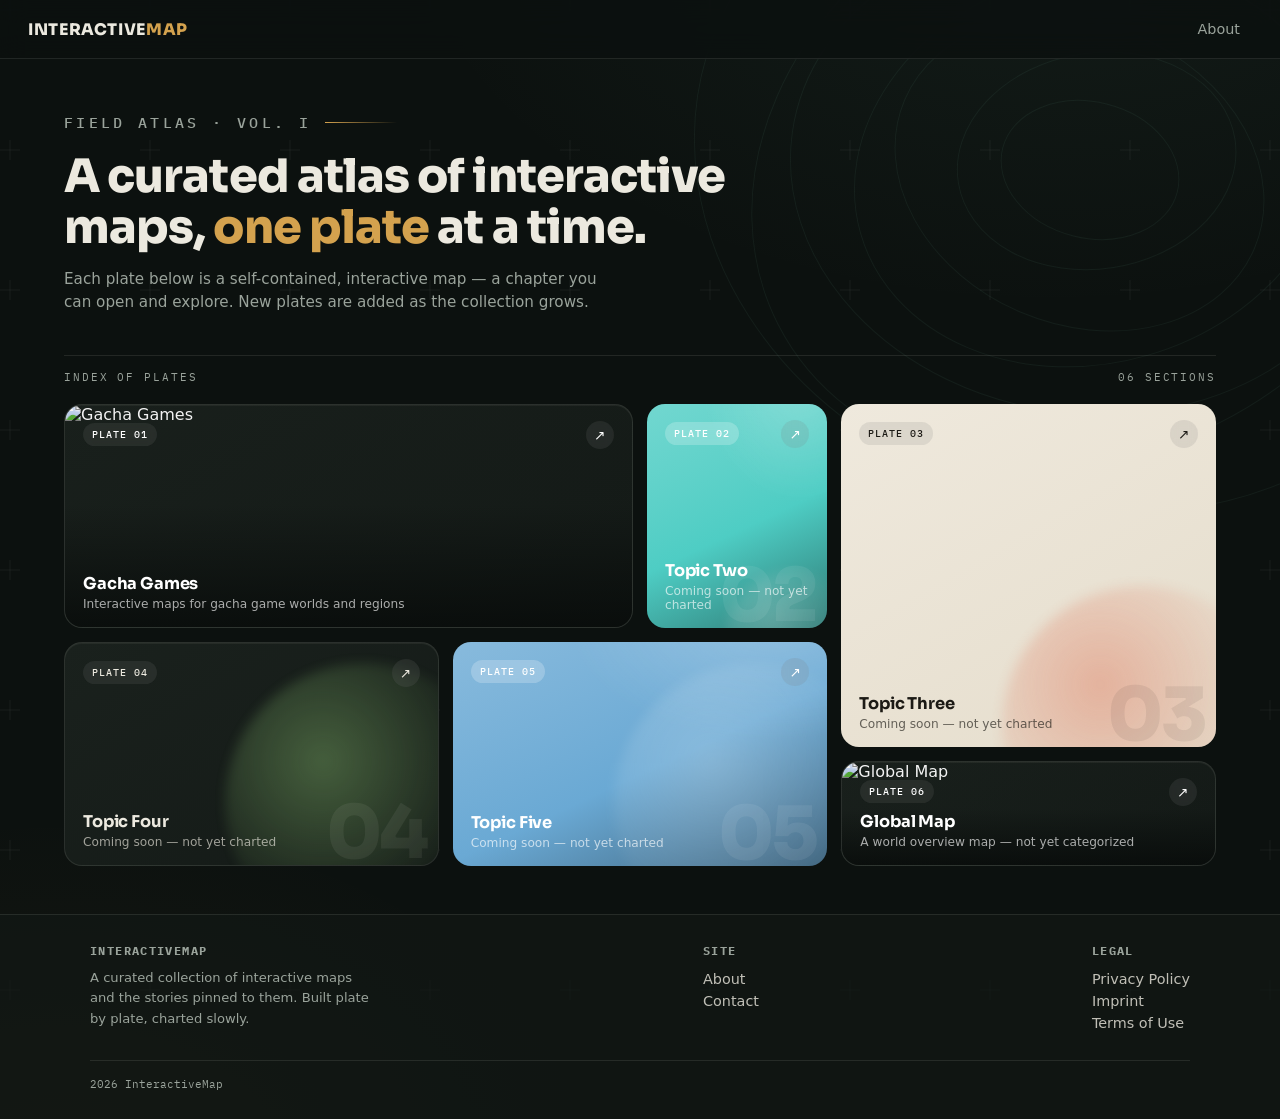
==== commit ca4fe6f3: "Update index.html" ====
--- a/index.html
+++ b/index.html
@@ -26,20 +26,8 @@
     <a href="/" class="brand">Interactive<span>Map</span></a>
 
     <nav class="navlinks">
-      <a href="/">Explore</a>
-      <a href="/gallery.html">Gallery</a>
       <a href="/about.html">About</a>
     </nav>
-
-    <div class="lang" id="langDropdown">
-      <button type="button" aria-haspopup="true" aria-expanded="false">
-        🌐 EN
-      </button>
-      <div class="menu" role="menu">
-        <a href="/" role="menuitem">English</a>
-        <a href="#" role="menuitem" class="disabled" aria-disabled="true">More soon…</a>
-      </div>
-    </div>
   </header>
 
   <!-- ===== Main content ===== -->
@@ -94,8 +82,7 @@
     </div>
 
     <div class="copyright">
-      <span>© 2026 InteractiveMap</span>
-      <span>51.4778° N · 0.0015° W — drafted on the prime meridian</span>
+      <span>2026 InteractiveMap</span>
     </div>
   </footer>
 
